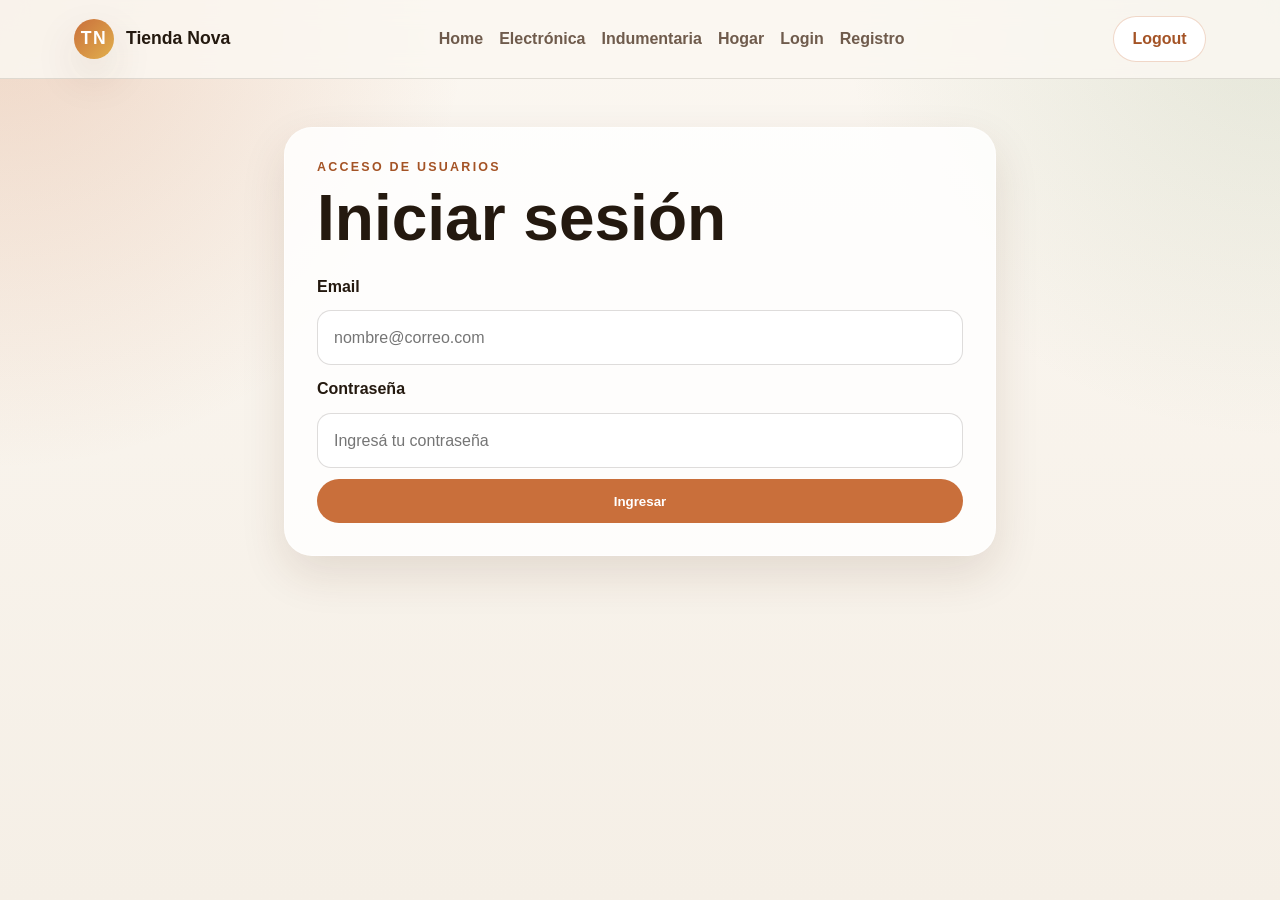
==== login.html @ 9d641fba "Crear estructura inicial de Tienda Nova" ====
<!DOCTYPE html>
<html lang="es">
<head>
  <meta charset="UTF-8">
  <meta name="viewport" content="width=device-width, initial-scale=1.0">
  <title>Tienda Nova | Login</title>
  <link rel="stylesheet" href="styles.css">
</head>
<body>
  <header class="site-header">
    <nav class="navbar">
      <a class="brand" href="index.html" aria-label="Ir al inicio de Tienda Nova">
        <span class="brand-icon">TN</span>
        <span>Tienda Nova</span>
      </a>

      <div class="nav-links">
        <a href="index.html">Home</a>
        <a href="categorias/electronica.html">Electrónica</a>
        <a href="categorias/indumentaria.html">Indumentaria</a>
        <a href="categorias/hogar.html">Hogar</a>
        <a href="login.html">Login</a>
        <a href="registro.html">Registro</a>
      </div>

      <a class="button button-secondary" href="login.html">Logout</a>
    </nav>
  </header>

  <main class="container narrow">
    <section class="form-section">
      <p class="eyebrow">Acceso de usuarios</p>
      <h1>Iniciar sesión</h1>
      <form class="form-card">
        <label for="login-email">Email</label>
        <input id="login-email" name="email" type="email" placeholder="nombre@correo.com" required>

        <label for="login-password">Contraseña</label>
        <input id="login-password" name="password" type="password" placeholder="Ingresá tu contraseña" required>

        <button class="button" type="submit">Ingresar</button>
      </form>
    </section>
  </main>
</body>
</html>
---- styles.css ----
:root {
  --bg: #f5efe6;
  --surface: rgba(255, 255, 255, 0.82);
  --surface-strong: #fffaf3;
  --text: #24190f;
  --muted: #6f5b4c;
  --accent: #c96f3b;
  --accent-dark: #a45325;
  --border: rgba(36, 25, 15, 0.12);
  --shadow: 0 18px 45px rgba(79, 45, 20, 0.12);
}

* {
  box-sizing: border-box;
}

body {
  margin: 0;
  min-height: 100vh;
  font-family: "Segoe UI", Tahoma, Geneva, Verdana, sans-serif;
  color: var(--text);
  background:
    radial-gradient(circle at top left, rgba(201, 111, 59, 0.24), transparent 30%),
    radial-gradient(circle at top right, rgba(126, 154, 106, 0.18), transparent 28%),
    linear-gradient(180deg, #fbf7f1 0%, var(--bg) 100%);
}

a {
  color: inherit;
  text-decoration: none;
}

.site-header {
  position: sticky;
  top: 0;
  z-index: 10;
  backdrop-filter: blur(12px);
  background: rgba(251, 247, 241, 0.85);
  border-bottom: 1px solid var(--border);
}

.navbar {
  max-width: 1180px;
  margin: 0 auto;
  padding: 1rem 1.5rem;
  display: flex;
  align-items: center;
  justify-content: space-between;
  gap: 1rem;
  flex-wrap: wrap;
}

.brand {
  display: inline-flex;
  align-items: center;
  gap: 0.75rem;
  font-size: 1.1rem;
  font-weight: 700;
}

.brand-icon {
  width: 2.5rem;
  height: 2.5rem;
  display: inline-flex;
  align-items: center;
  justify-content: center;
  border-radius: 999px;
  background: linear-gradient(135deg, var(--accent), #e2b04d);
  color: #fff;
  letter-spacing: 0.08em;
  box-shadow: var(--shadow);
}

.nav-links {
  display: flex;
  align-items: center;
  justify-content: center;
  gap: 1rem;
  flex-wrap: wrap;
}

.nav-links a {
  color: var(--muted);
  font-weight: 600;
}

.nav-links a:hover,
.nav-links a:focus-visible {
  color: var(--accent-dark);
}

.container {
  max-width: 1180px;
  margin: 0 auto;
  padding: 3rem 1.5rem 4rem;
}

.narrow {
  max-width: 760px;
}

.hero,
.category-hero,
.form-section {
  background: var(--surface);
  border: 1px solid rgba(255, 255, 255, 0.55);
  border-radius: 28px;
  padding: 2rem;
  box-shadow: var(--shadow);
}

.hero {
  min-height: 360px;
  display: flex;
  flex-direction: column;
  justify-content: center;
  margin-bottom: 2rem;
}

.eyebrow {
  margin: 0 0 0.75rem;
  color: var(--accent-dark);
  text-transform: uppercase;
  letter-spacing: 0.18em;
  font-size: 0.78rem;
  font-weight: 700;
}

h1,
h2,
h3 {
  margin-top: 0;
}

h1 {
  font-size: clamp(2.1rem, 5vw, 4rem);
  line-height: 1;
  margin-bottom: 1rem;
}

.hero-text,
.category-hero p,
.card p,
.form-card {
  color: var(--muted);
  font-size: 1rem;
  line-height: 1.6;
}

.hero-actions {
  display: flex;
  gap: 1rem;
  flex-wrap: wrap;
  margin-top: 1rem;
}

.section {
  margin-top: 2rem;
}

.card-grid {
  display: grid;
  grid-template-columns: repeat(auto-fit, minmax(220px, 1fr));
  gap: 1.25rem;
}

.card {
  padding: 1.5rem;
  background: var(--surface-strong);
  border: 1px solid var(--border);
  border-radius: 22px;
  box-shadow: var(--shadow);
}

.card-tag {
  display: inline-block;
  margin-bottom: 0.8rem;
  padding: 0.35rem 0.7rem;
  border-radius: 999px;
  background: rgba(201, 111, 59, 0.12);
  color: var(--accent-dark);
  font-size: 0.82rem;
  font-weight: 700;
}

.card-link {
  display: inline-block;
  margin-top: 0.8rem;
  color: var(--accent-dark);
  font-weight: 700;
}

.button {
  display: inline-flex;
  align-items: center;
  justify-content: center;
  min-height: 44px;
  padding: 0.8rem 1.15rem;
  border: none;
  border-radius: 999px;
  background: var(--accent);
  color: #fff;
  font-weight: 700;
  cursor: pointer;
  transition: transform 0.18s ease, background-color 0.18s ease;
}

.button:hover,
.button:focus-visible {
  transform: translateY(-1px);
  background: var(--accent-dark);
}

.button-secondary {
  background: #fff;
  color: var(--accent-dark);
  border: 1px solid rgba(201, 111, 59, 0.28);
}

.button-secondary:hover,
.button-secondary:focus-visible {
  background: #fff4ea;
}

.form-card {
  display: grid;
  gap: 0.7rem;
  margin-top: 1.5rem;
}

.form-card label {
  color: var(--text);
  font-weight: 600;
}

.form-card input {
  width: 100%;
  padding: 0.85rem 1rem;
  border: 1px solid rgba(36, 25, 15, 0.15);
  border-radius: 14px;
  background: #fff;
  color: var(--text);
  font: inherit;
}

.form-card input:focus {
  outline: 2px solid rgba(201, 111, 59, 0.28);
  border-color: var(--accent);
}

@media (max-width: 780px) {
  .navbar {
    justify-content: center;
  }

  .nav-links {
    width: 100%;
  }

  .container {
    padding-top: 2rem;
  }
}
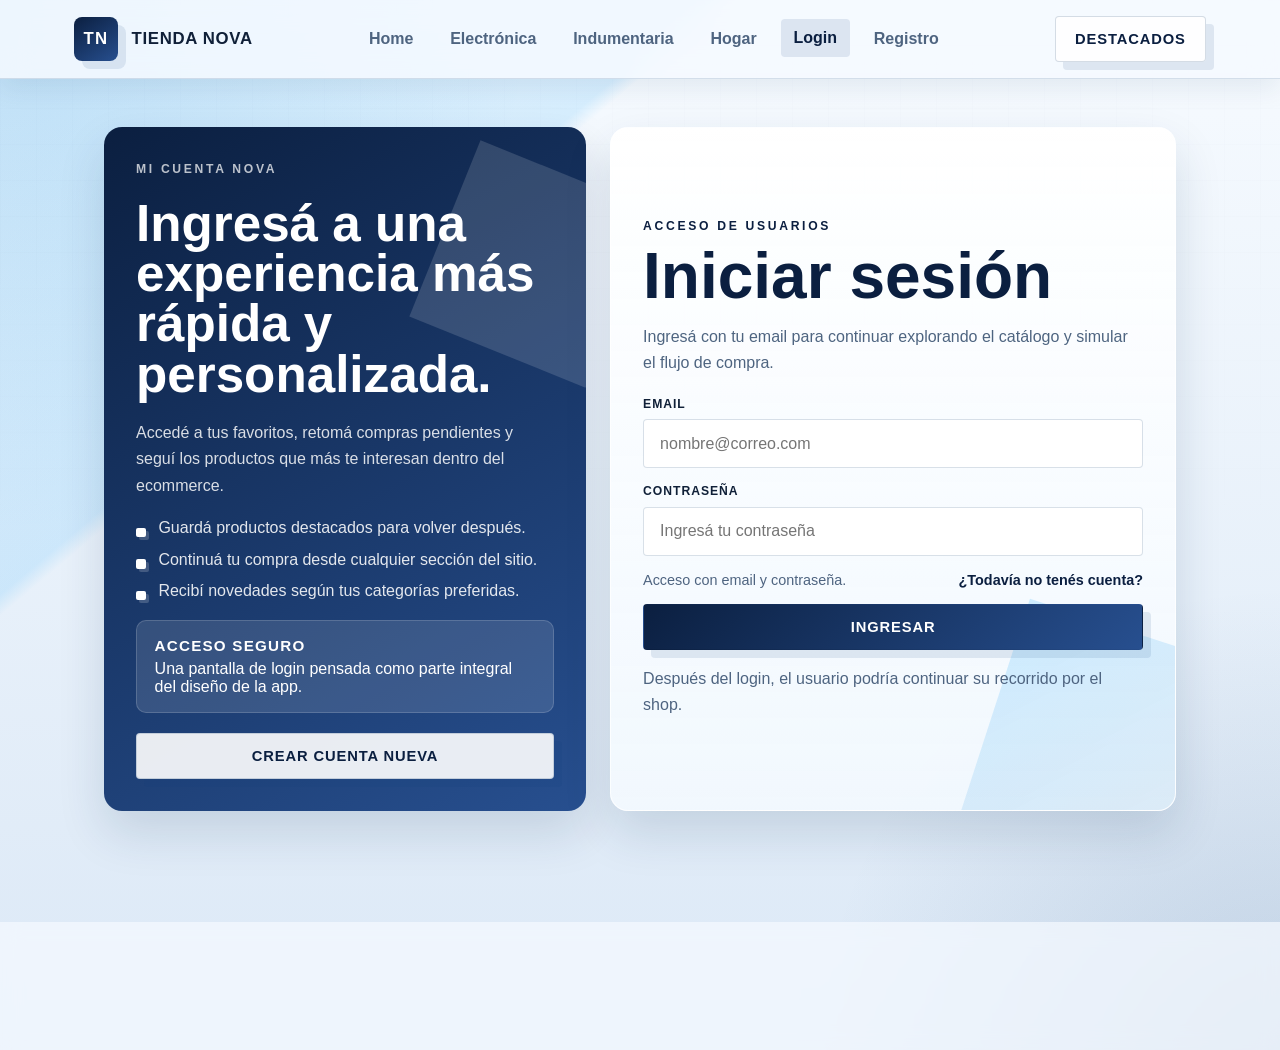
==== commit cf71dd5e: "presentacion 2" ====
--- a/login.html
+++ b/login.html
@@ -6,7 +6,7 @@
   <title>Tienda Nova | Login</title>
   <link rel="stylesheet" href="styles.css">
 </head>
-<body>
+<body class="page-login">
   <header class="site-header">
     <nav class="navbar">
       <a class="brand" href="index.html" aria-label="Ir al inicio de Tienda Nova">
@@ -19,28 +19,82 @@
         <a href="categorias/electronica.html">Electrónica</a>
         <a href="categorias/indumentaria.html">Indumentaria</a>
         <a href="categorias/hogar.html">Hogar</a>
-        <a href="login.html">Login</a>
+        <a class="nav-link-active" href="login.html">Login</a>
         <a href="registro.html">Registro</a>
       </div>
 
-      <a class="button button-secondary" href="login.html">Logout</a>
+      <a class="button button-secondary" href="index.html#destacados">Destacados</a>
     </nav>
   </header>
 
-  <main class="container narrow">
-    <section class="form-section">
-      <p class="eyebrow">Acceso de usuarios</p>
-      <h1>Iniciar sesión</h1>
-      <form class="form-card">
-        <label for="login-email">Email</label>
-        <input id="login-email" name="email" type="email" placeholder="nombre@correo.com" required>
+  <main class="container auth-container">
+    <section class="auth-layout">
+      <aside class="auth-aside">
+        <p class="eyebrow">Mi cuenta Nova</p>
+        <h1>Ingresá a una experiencia más rápida y personalizada.</h1>
+        <p>
+          Accedé a tus favoritos, retomá compras pendientes y seguí los productos
+          que más te interesan dentro del ecommerce.
+        </p>
+        <ul class="feature-list">
+          <li>Guardá productos destacados para volver después.</li>
+          <li>Continuá tu compra desde cualquier sección del sitio.</li>
+          <li>Recibí novedades según tus categorías preferidas.</li>
+        </ul>
+        <div class="auth-note">
+          <strong>Acceso seguro</strong>
+          <span>Una pantalla de login pensada como parte integral del diseño de la app.</span>
+        </div>
+        <a class="button button-secondary" href="registro.html">Crear cuenta nueva</a>
+      </aside>
 
-        <label for="login-password">Contraseña</label>
-        <input id="login-password" name="password" type="password" placeholder="Ingresá tu contraseña" required>
+      <section class="form-section auth-form-panel">
+        <p class="eyebrow">Acceso de usuarios</p>
+        <h1>Iniciar sesión</h1>
+        <p class="form-help">
+          Ingresá con tu email para continuar explorando el catálogo y simular el
+          flujo de compra.
+        </p>
+        <form class="form-card">
+          <div class="form-field">
+            <label for="login-email">Email</label>
+            <input id="login-email" name="email" type="email" placeholder="nombre@correo.com" required>
+          </div>
 
-        <button class="button" type="submit">Ingresar</button>
-      </form>
+          <div class="form-field">
+            <label for="login-password">Contraseña</label>
+            <input id="login-password" name="password" type="password" placeholder="Ingresá tu contraseña" required>
+          </div>
+
+          <div class="form-extra">
+            <span class="form-inline-note">Acceso con email y contraseña.</span>
+            <a class="text-link" href="registro.html">¿Todavía no tenés cuenta?</a>
+          </div>
+
+          <button class="button" type="submit">Ingresar</button>
+          <p class="form-help">Después del login, el usuario podría continuar su recorrido por el shop.</p>
+        </form>
+      </section>
     </section>
   </main>
+
+  <footer class="site-footer">
+    <div class="footer-shell">
+      <div class="footer-brand">
+        <strong>Tienda Nova</strong>
+        <p>
+          Pantalla de acceso integrada al mismo sistema visual del ecommerce para
+          mantener consistencia y marca.
+        </p>
+      </div>
+      <div class="footer-links">
+        <a href="index.html">Home</a>
+        <a href="categorias/electronica.html">Electrónica</a>
+        <a href="categorias/indumentaria.html">Indumentaria</a>
+        <a href="categorias/hogar.html">Hogar</a>
+        <a href="registro.html">Registro</a>
+      </div>
+    </div>
+  </footer>
 </body>
 </html>
--- a/styles.css
+++ b/styles.css
@@ -1,42 +1,105 @@
 :root {
-  --bg: #f5efe6;
-  --surface: rgba(255, 255, 255, 0.82);
-  --surface-strong: #fffaf3;
-  --text: #24190f;
-  --muted: #6f5b4c;
-  --accent: #c96f3b;
-  --accent-dark: #a45325;
-  --border: rgba(36, 25, 15, 0.12);
-  --shadow: 0 18px 45px rgba(79, 45, 20, 0.12);
+  --bg: #dbe8f6;
+  --surface: rgba(255, 255, 255, 0.84);
+  --surface-strong: rgba(248, 252, 255, 0.94);
+  --surface-tint: rgba(54, 168, 255, 0.12);
+  --text: #102038;
+  --muted: #4e6480;
+  --accent: #3bb5ff;
+  --accent-dark: #123e72;
+  --border: rgba(18, 62, 114, 0.15);
+  --shadow: 0 22px 48px rgba(17, 47, 84, 0.14);
+  --radius-lg: 18px;
+  --radius-md: 10px;
+  --radius-sm: 4px;
 }
 
 * {
   box-sizing: border-box;
+}
+
+html {
+  scroll-behavior: smooth;
 }
 
 body {
   margin: 0;
   min-height: 100vh;
-  font-family: "Segoe UI", Tahoma, Geneva, Verdana, sans-serif;
+  font-family: "Trebuchet MS", "Segoe UI", Tahoma, Geneva, Verdana, sans-serif;
   color: var(--text);
   background:
-    radial-gradient(circle at top left, rgba(201, 111, 59, 0.24), transparent 30%),
-    radial-gradient(circle at top right, rgba(126, 154, 106, 0.18), transparent 28%),
-    linear-gradient(180deg, #fbf7f1 0%, var(--bg) 100%);
+    linear-gradient(140deg, rgba(18, 62, 114, 0.06) 0%, rgba(59, 181, 255, 0.16) 28%, transparent 29%),
+    radial-gradient(circle at top left, rgba(59, 181, 255, 0.24), transparent 32%),
+    radial-gradient(circle at bottom right, rgba(18, 62, 114, 0.14), transparent 28%),
+    linear-gradient(180deg, #f7fbff 0%, var(--bg) 100%);
+  position: relative;
+}
+
+body::before {
+  content: "";
+  position: fixed;
+  inset: 0;
+  pointer-events: none;
+  opacity: 0.4;
+  background-image:
+    linear-gradient(rgba(18, 62, 114, 0.06) 1px, transparent 1px),
+    linear-gradient(90deg, rgba(18, 62, 114, 0.06) 1px, transparent 1px);
+  background-size: 36px 36px;
+  mask-image: linear-gradient(180deg, rgba(0, 0, 0, 0.48), transparent 85%);
+}
+
+body.page-home {
+  --accent: #49bdff;
+  --accent-dark: #0e457b;
+}
+
+body.page-login,
+body.page-registro {
+  --accent: #274f8f;
+  --accent-dark: #0b1f40;
+  --surface-tint: rgba(39, 79, 143, 0.12);
+}
+
+body.page-electronica {
+  --accent: #14a6ff;
+  --accent-dark: #08355f;
+  --surface-tint: rgba(20, 166, 255, 0.12);
+}
+
+body.page-indumentaria {
+  --accent: #487eff;
+  --accent-dark: #182f6b;
+  --surface-tint: rgba(72, 126, 255, 0.12);
+}
+
+body.page-hogar {
+  --accent: #37b8d4;
+  --accent-dark: #0f4a65;
+  --surface-tint: rgba(55, 184, 212, 0.13);
 }
 
 a {
   color: inherit;
   text-decoration: none;
+}
+
+p {
+  margin-top: 0;
+}
+
+ul {
+  margin: 0;
+  padding: 0;
 }
 
 .site-header {
   position: sticky;
   top: 0;
   z-index: 10;
-  backdrop-filter: blur(12px);
-  background: rgba(251, 247, 241, 0.85);
+  backdrop-filter: blur(14px);
+  background: rgba(245, 250, 255, 0.86);
   border-bottom: 1px solid var(--border);
+  box-shadow: 0 10px 26px rgba(17, 47, 84, 0.08);
 }
 
 .navbar {
@@ -53,77 +116,253 @@
 .brand {
   display: inline-flex;
   align-items: center;
-  gap: 0.75rem;
-  font-size: 1.1rem;
-  font-weight: 700;
+  gap: 0.85rem;
+  font-size: 1.05rem;
+  font-weight: 800;
+  letter-spacing: 0.04em;
+  text-transform: uppercase;
 }
 
 .brand-icon {
-  width: 2.5rem;
-  height: 2.5rem;
+  width: 2.75rem;
+  height: 2.75rem;
   display: inline-flex;
   align-items: center;
   justify-content: center;
-  border-radius: 999px;
-  background: linear-gradient(135deg, var(--accent), #e2b04d);
+  border-radius: 8px;
+  background: linear-gradient(145deg, var(--accent-dark), var(--accent));
   color: #fff;
   letter-spacing: 0.08em;
-  box-shadow: var(--shadow);
+  box-shadow: 8px 8px 0 rgba(18, 62, 114, 0.1);
 }
 
 .nav-links {
   display: flex;
   align-items: center;
   justify-content: center;
-  gap: 1rem;
+  gap: 0.7rem;
   flex-wrap: wrap;
 }
 
 .nav-links a {
+  padding: 0.6rem 0.8rem;
   color: var(--muted);
-  font-weight: 600;
+  font-weight: 700;
+  border-radius: var(--radius-sm);
+  transition: transform 0.18s ease, color 0.18s ease, background-color 0.18s ease;
 }
 
 .nav-links a:hover,
-.nav-links a:focus-visible {
-  color: var(--accent-dark);
+.nav-links a:focus-visible,
+.nav-links .nav-link-active {
+  color: var(--accent-dark);
+  background: var(--surface-tint);
+  transform: translateY(-1px);
 }
 
 .container {
   max-width: 1180px;
   margin: 0 auto;
   padding: 3rem 1.5rem 4rem;
-}
-
-.narrow {
-  max-width: 760px;
+  position: relative;
+}
+
+.auth-container {
+  max-width: 1120px;
+}
+
+.section {
+  margin-top: 2.5rem;
+}
+
+.section-head {
+  display: flex;
+  align-items: flex-end;
+  justify-content: space-between;
+  gap: 1rem;
+  flex-wrap: wrap;
+  margin-bottom: 1.25rem;
+}
+
+.section-head .eyebrow {
+  margin-bottom: 0.45rem;
+}
+
+.section-head-compact {
+  align-items: flex-start;
+}
+
+.section-copy {
+  max-width: 34rem;
+  color: var(--muted);
+  line-height: 1.65;
 }
 
 .hero,
 .category-hero,
 .form-section {
-  background: var(--surface);
-  border: 1px solid rgba(255, 255, 255, 0.55);
-  border-radius: 28px;
-  padding: 2rem;
+  position: relative;
+  overflow: hidden;
+  background: linear-gradient(180deg, rgba(255, 255, 255, 0.94), rgba(244, 250, 255, 0.84));
+  border: 1px solid rgba(255, 255, 255, 0.72);
+  border-radius: var(--radius-lg);
   box-shadow: var(--shadow);
+  isolation: isolate;
+}
+
+.hero::before,
+.category-hero::before,
+.form-section::before {
+  content: "";
+  position: absolute;
+  right: -52px;
+  bottom: -60px;
+  width: 240px;
+  height: 240px;
+  background: linear-gradient(135deg, rgba(59, 181, 255, 0.22), rgba(18, 62, 114, 0.06));
+  transform: rotate(18deg);
+  z-index: -1;
 }
 
 .hero {
-  min-height: 360px;
+  padding: 0;
+}
+
+.hero-layout {
+  display: grid;
+  grid-template-columns: minmax(0, 1.45fr) minmax(300px, 0.8fr);
+  gap: 1rem;
+  align-items: stretch;
+  min-height: 420px;
+}
+
+.hero-copy {
+  padding: 2.3rem;
   display: flex;
   flex-direction: column;
   justify-content: center;
+}
+
+.hero-copy h1 {
+  max-width: 10ch;
+}
+
+.hero-panel {
+  margin: 1rem 1rem 1rem 0;
+  padding: 1.35rem;
+  border-radius: var(--radius-md);
+  background: linear-gradient(150deg, var(--accent-dark), var(--accent));
+  color: #fff;
+  display: grid;
+  gap: 1rem;
+  align-content: start;
+  box-shadow: inset 0 1px 0 rgba(255, 255, 255, 0.14), var(--shadow);
+}
+
+.panel-badge {
+  display: inline-flex;
+  align-self: start;
+  padding: 0.35rem 0.65rem;
+  border-radius: var(--radius-sm);
+  background: rgba(255, 255, 255, 0.16);
+  border: 1px solid rgba(255, 255, 255, 0.2);
+  font-size: 0.76rem;
+  font-weight: 800;
+  letter-spacing: 0.08em;
+  text-transform: uppercase;
+}
+
+.hero-panel h2 {
+  margin: 0;
+  color: #fff;
+}
+
+.hero-panel p {
+  margin: 0;
+  color: rgba(255, 255, 255, 0.84);
+  line-height: 1.65;
+}
+
+.panel-price strong {
+  display: block;
+  font-size: 2rem;
+  line-height: 1;
+}
+
+.panel-price span {
+  display: block;
+  margin-top: 0.35rem;
+  color: rgba(255, 255, 255, 0.72);
+  text-decoration: line-through;
+}
+
+.panel-meta,
+.card-meta,
+.product-meta {
+  display: flex;
+  gap: 0.5rem;
+  flex-wrap: wrap;
+}
+
+.panel-meta span,
+.card-meta span,
+.product-meta span {
+  padding: 0.35rem 0.55rem;
+  border-radius: var(--radius-sm);
+  font-size: 0.78rem;
+  font-weight: 700;
+}
+
+.panel-meta span {
+  background: rgba(255, 255, 255, 0.16);
+  border: 1px solid rgba(255, 255, 255, 0.16);
+  color: #fff;
+}
+
+.category-hero {
+  padding: 2rem;
   margin-bottom: 2rem;
+}
+
+.catalog-summary {
+  min-width: 250px;
+  max-width: 320px;
+  padding: 1rem 1.15rem;
+  background: var(--surface-tint);
+  border: 1px solid rgba(18, 62, 114, 0.12);
+  border-radius: var(--radius-md);
+  box-shadow: inset 0 1px 0 rgba(255, 255, 255, 0.36);
+}
+
+.summary-label {
+  display: inline-block;
+  margin-bottom: 0.35rem;
+  color: var(--accent-dark);
+  text-transform: uppercase;
+  letter-spacing: 0.12em;
+  font-size: 0.74rem;
+  font-weight: 800;
+}
+
+.catalog-summary strong {
+  display: block;
+  color: var(--accent-dark);
+  font-size: 1.15rem;
+}
+
+.catalog-summary p {
+  margin: 0.4rem 0 0;
+  color: var(--muted);
+  line-height: 1.55;
 }
 
 .eyebrow {
   margin: 0 0 0.75rem;
   color: var(--accent-dark);
   text-transform: uppercase;
-  letter-spacing: 0.18em;
-  font-size: 0.78rem;
-  font-weight: 700;
+  letter-spacing: 0.22em;
+  font-size: 0.76rem;
+  font-weight: 800;
 }
 
 h1,
@@ -134,17 +373,21 @@
 
 h1 {
   font-size: clamp(2.1rem, 5vw, 4rem);
-  line-height: 1;
+  line-height: 0.98;
   margin-bottom: 1rem;
+  color: var(--accent-dark);
+}
+
+h2 {
+  font-size: clamp(1.45rem, 3vw, 2rem);
 }
 
 .hero-text,
 .category-hero p,
-.card p,
-.form-card {
+.form-help {
   color: var(--muted);
   font-size: 1rem;
-  line-height: 1.6;
+  line-height: 1.65;
 }
 
 .hero-actions {
@@ -154,98 +397,495 @@
   margin-top: 1rem;
 }
 
-.section {
-  margin-top: 2rem;
+.hero-stats {
+  display: grid;
+  grid-template-columns: repeat(3, minmax(0, 1fr));
+  gap: 0.9rem;
+  margin-top: 1.4rem;
+}
+
+.hero-stat {
+  padding: 1rem;
+  border-radius: var(--radius-md);
+  background: var(--surface-tint);
+  border: 1px solid rgba(18, 62, 114, 0.12);
+}
+
+.hero-stat strong {
+  display: block;
+  color: var(--accent-dark);
+  font-size: 1.25rem;
+  margin-bottom: 0.35rem;
+}
+
+.hero-stat span {
+  color: var(--muted);
+  line-height: 1.55;
+  font-size: 0.92rem;
+}
+
+.card-grid,
+.product-grid {
+  display: grid;
+  gap: 1.5rem;
 }
 
 .card-grid {
-  display: grid;
   grid-template-columns: repeat(auto-fit, minmax(220px, 1fr));
-  gap: 1.25rem;
+}
+
+.product-grid {
+  grid-template-columns: repeat(auto-fit, minmax(240px, 1fr));
 }
 
 .card {
+  position: relative;
+  overflow: hidden;
   padding: 1.5rem;
   background: var(--surface-strong);
   border: 1px solid var(--border);
-  border-radius: 22px;
+  border-radius: var(--radius-md);
   box-shadow: var(--shadow);
+}
+
+.card::before {
+  content: "";
+  position: absolute;
+  inset: 0 auto auto 0;
+  width: 100%;
+  height: 4px;
+  background: linear-gradient(90deg, var(--accent-dark), var(--accent));
+}
+
+.category-card {
+  display: grid;
+  gap: 1rem;
+  align-content: start;
+  min-height: 100%;
 }
 
 .card-tag {
   display: inline-block;
   margin-bottom: 0.8rem;
   padding: 0.35rem 0.7rem;
-  border-radius: 999px;
-  background: rgba(201, 111, 59, 0.12);
+  border-radius: var(--radius-sm);
+  background: var(--surface-tint);
   color: var(--accent-dark);
   font-size: 0.82rem;
-  font-weight: 700;
+  font-weight: 800;
 }
 
 .card-link {
   display: inline-block;
-  margin-top: 0.8rem;
-  color: var(--accent-dark);
-  font-weight: 700;
+  margin-top: auto;
+  color: var(--accent-dark);
+  font-weight: 800;
+}
+
+.card-meta span,
+.product-meta span {
+  background: var(--surface-tint);
+  color: var(--accent-dark);
+  border: 1px solid rgba(18, 62, 114, 0.1);
+}
+
+.product-card {
+  display: flex;
+  flex-direction: column;
+  min-height: 100%;
+  background: var(--surface-strong);
+  border: 1px solid var(--border);
+  border-radius: var(--radius-md);
+  overflow: hidden;
+  box-shadow: var(--shadow);
+}
+
+.product-media {
+  position: relative;
+  min-height: 180px;
+  padding: 1rem;
+  display: flex;
+  flex-direction: column;
+  justify-content: space-between;
+  overflow: hidden;
+}
+
+.product-media::after {
+  content: "";
+  position: absolute;
+  right: -22px;
+  bottom: -48px;
+  width: 150px;
+  height: 150px;
+  background: rgba(255, 255, 255, 0.18);
+  transform: rotate(26deg);
+}
+
+.product-media-label {
+  position: relative;
+  z-index: 1;
+  display: inline-flex;
+  align-self: start;
+  padding: 0.35rem 0.65rem;
+  border-radius: var(--radius-sm);
+  background: rgba(255, 255, 255, 0.18);
+  border: 1px solid rgba(255, 255, 255, 0.18);
+  color: #fff;
+  font-size: 0.74rem;
+  font-weight: 800;
+  letter-spacing: 0.08em;
+  text-transform: uppercase;
+}
+
+.product-media strong {
+  position: relative;
+  z-index: 1;
+  max-width: 9ch;
+  color: #fff;
+  font-size: 1.7rem;
+  line-height: 0.95;
+}
+
+.tone-sky {
+  background: linear-gradient(145deg, #13a8ff, #0a3967);
+}
+
+.tone-navy {
+  background: linear-gradient(145deg, #21447b, #081b39);
+}
+
+.tone-indigo {
+  background: linear-gradient(145deg, #486fff, #1d2f69);
+}
+
+.tone-teal {
+  background: linear-gradient(145deg, #2fbdd4, #125166);
+}
+
+.product-body {
+  display: grid;
+  gap: 0.9rem;
+  padding: 1.25rem;
+  flex: 1;
+}
+
+.product-title {
+  margin: 0;
+  font-size: 1.3rem;
+  color: var(--text);
+}
+
+.product-description {
+  margin: 0;
+  color: var(--muted);
+  line-height: 1.6;
+}
+
+.product-footer {
+  display: flex;
+  justify-content: space-between;
+  align-items: flex-end;
+  gap: 1rem;
+  flex-wrap: wrap;
+  margin-top: auto;
+}
+
+.product-price strong {
+  display: block;
+  color: var(--accent-dark);
+  font-size: 1.35rem;
+}
+
+.product-price span {
+  color: var(--muted);
+  font-size: 0.88rem;
+  text-decoration: line-through;
 }
 
 .button {
   display: inline-flex;
   align-items: center;
   justify-content: center;
-  min-height: 44px;
-  padding: 0.8rem 1.15rem;
-  border: none;
-  border-radius: 999px;
-  background: var(--accent);
+  min-height: 46px;
+  padding: 0.85rem 1.2rem;
+  border: 1px solid transparent;
+  border-radius: var(--radius-sm);
+  background: linear-gradient(135deg, var(--accent-dark), var(--accent));
   color: #fff;
-  font-weight: 700;
+  font-weight: 800;
+  font-size: 0.92rem;
+  letter-spacing: 0.06em;
+  text-transform: uppercase;
   cursor: pointer;
-  transition: transform 0.18s ease, background-color 0.18s ease;
+  box-shadow: 8px 8px 0 rgba(18, 62, 114, 0.1);
+  transition: transform 0.18s ease, box-shadow 0.18s ease, background-color 0.18s ease;
 }
 
 .button:hover,
 .button:focus-visible {
-  transform: translateY(-1px);
-  background: var(--accent-dark);
+  transform: translate(-2px, -2px);
+  box-shadow: 10px 10px 0 rgba(18, 62, 114, 0.12);
+}
+
+.button:active {
+  transform: translate(0, 0);
+  box-shadow: 6px 6px 0 rgba(18, 62, 114, 0.1);
 }
 
 .button-secondary {
-  background: #fff;
-  color: var(--accent-dark);
-  border: 1px solid rgba(201, 111, 59, 0.28);
+  background: rgba(255, 255, 255, 0.9);
+  color: var(--accent-dark);
+  border-color: rgba(18, 62, 114, 0.18);
 }
 
 .button-secondary:hover,
 .button-secondary:focus-visible {
-  background: #fff4ea;
+  background: #eef7ff;
+}
+
+.button-small {
+  min-height: 40px;
+  padding: 0.72rem 0.95rem;
+  font-size: 0.82rem;
+  box-shadow: 5px 5px 0 rgba(18, 62, 114, 0.1);
+}
+
+.text-link {
+  color: var(--accent-dark);
+  font-weight: 700;
+}
+
+.text-link:hover,
+.text-link:focus-visible {
+  text-decoration: underline;
+}
+
+.auth-layout {
+  display: grid;
+  grid-template-columns: minmax(0, 0.92fr) minmax(0, 1.08fr);
+  gap: 1.5rem;
+  align-items: stretch;
+}
+
+.auth-aside {
+  position: relative;
+  overflow: hidden;
+  padding: 2rem;
+  border-radius: var(--radius-lg);
+  background: linear-gradient(150deg, var(--accent-dark), var(--accent));
+  color: #fff;
+  box-shadow: var(--shadow);
+  display: grid;
+  gap: 1.25rem;
+  align-content: start;
+}
+
+.auth-aside::before {
+  content: "";
+  position: absolute;
+  right: -42px;
+  top: 42px;
+  width: 190px;
+  height: 190px;
+  background: rgba(255, 255, 255, 0.14);
+  transform: rotate(22deg);
+}
+
+.auth-aside .eyebrow {
+  color: rgba(255, 255, 255, 0.72);
+}
+
+.auth-aside h1 {
+  margin-bottom: 0;
+  color: #fff;
+  font-size: clamp(2rem, 4vw, 3.3rem);
+}
+
+.auth-aside p {
+  margin: 0;
+  color: rgba(255, 255, 255, 0.84);
+  line-height: 1.65;
+}
+
+.feature-list {
+  list-style: none;
+  display: grid;
+  gap: 0.85rem;
+}
+
+.feature-list li {
+  position: relative;
+  padding-left: 1.4rem;
+  color: rgba(255, 255, 255, 0.88);
+}
+
+.feature-list li::before {
+  content: "";
+  position: absolute;
+  left: 0;
+  top: 0.55rem;
+  width: 0.6rem;
+  height: 0.6rem;
+  border-radius: 2px;
+  background: #fff;
+  box-shadow: 3px 3px 0 rgba(255, 255, 255, 0.18);
+}
+
+.auth-note {
+  padding: 1rem 1.1rem;
+  background: rgba(255, 255, 255, 0.12);
+  border: 1px solid rgba(255, 255, 255, 0.16);
+  border-radius: var(--radius-md);
+  display: grid;
+  gap: 0.35rem;
+}
+
+.auth-note strong {
+  font-size: 0.95rem;
+  text-transform: uppercase;
+  letter-spacing: 0.08em;
+}
+
+.form-section {
+  padding: 2rem;
+}
+
+.auth-form-panel {
+  display: flex;
+  flex-direction: column;
+  justify-content: center;
 }
 
 .form-card {
   display: grid;
-  gap: 0.7rem;
-  margin-top: 1.5rem;
+  gap: 1rem;
+  margin-top: 1.25rem;
+}
+
+.form-grid {
+  display: grid;
+  grid-template-columns: repeat(2, minmax(0, 1fr));
+  gap: 1rem;
+}
+
+.form-field {
+  display: grid;
+  gap: 0.55rem;
 }
 
 .form-card label {
   color: var(--text);
-  font-weight: 600;
+  font-weight: 800;
+  text-transform: uppercase;
+  letter-spacing: 0.08em;
+  font-size: 0.76rem;
 }
 
 .form-card input {
   width: 100%;
-  padding: 0.85rem 1rem;
-  border: 1px solid rgba(36, 25, 15, 0.15);
-  border-radius: 14px;
-  background: #fff;
+  padding: 0.9rem 1rem;
+  border: 1px solid rgba(18, 62, 114, 0.16);
+  border-radius: var(--radius-sm);
+  background: rgba(255, 255, 255, 0.96);
   color: var(--text);
   font: inherit;
+  transition: border-color 0.18s ease, box-shadow 0.18s ease, transform 0.18s ease;
 }
 
 .form-card input:focus {
-  outline: 2px solid rgba(201, 111, 59, 0.28);
+  outline: none;
   border-color: var(--accent);
+  box-shadow: 0 0 0 4px rgba(59, 181, 255, 0.16);
+  transform: translateY(-1px);
+}
+
+.form-extra {
+  display: flex;
+  justify-content: space-between;
+  align-items: center;
+  gap: 1rem;
+  flex-wrap: wrap;
+  font-size: 0.9rem;
+}
+
+.form-inline-note {
+  color: var(--muted);
+}
+
+.form-help {
+  margin: 0;
+}
+
+.site-footer {
+  margin-top: 3rem;
+  border-top: 1px solid var(--border);
+  background: rgba(245, 250, 255, 0.72);
+  backdrop-filter: blur(10px);
+}
+
+.footer-shell {
+  max-width: 1180px;
+  margin: 0 auto;
+  padding: 1.4rem 1.5rem 2rem;
+  display: flex;
+  justify-content: space-between;
+  gap: 1rem;
+  flex-wrap: wrap;
+}
+
+.footer-brand {
+  display: grid;
+  gap: 0.3rem;
+  max-width: 36rem;
+}
+
+.footer-brand strong {
+  color: var(--accent-dark);
+  text-transform: uppercase;
+  letter-spacing: 0.08em;
+  font-size: 0.88rem;
+}
+
+.footer-brand p {
+  margin: 0;
+  color: var(--muted);
+  line-height: 1.6;
+}
+
+.footer-links {
+  display: flex;
+  gap: 1rem;
+  flex-wrap: wrap;
+  align-items: flex-start;
+}
+
+.footer-links a {
+  color: var(--muted);
+  font-weight: 700;
+}
+
+.footer-links a:hover,
+.footer-links a:focus-visible {
+  color: var(--accent-dark);
+}
+
+@media (max-width: 980px) {
+  .hero-layout,
+  .auth-layout {
+    grid-template-columns: 1fr;
+  }
+
+  .hero-copy h1 {
+    max-width: none;
+  }
+
+  .hero-panel {
+    margin: 0 2rem 2rem;
+  }
+
+  .section-head {
+    align-items: flex-start;
+  }
 }
 
 @media (max-width: 780px) {
@@ -260,4 +900,58 @@
   .container {
     padding-top: 2rem;
   }
-}
+
+  .hero-copy,
+  .category-hero,
+  .form-section,
+  .auth-aside {
+    padding: 1.6rem;
+  }
+
+  .hero-stats,
+  .form-grid {
+    grid-template-columns: 1fr;
+  }
+
+  .hero-panel {
+    margin: 0 1.6rem 1.6rem;
+  }
+
+  .button {
+    box-shadow: 5px 5px 0 rgba(18, 62, 114, 0.1);
+  }
+
+  .footer-shell {
+    flex-direction: column;
+  }
+}
+
+@media (max-width: 560px) {
+  .brand {
+    width: 100%;
+    justify-content: center;
+  }
+
+  .hero-actions,
+  .nav-links,
+  .footer-links {
+    gap: 0.6rem;
+  }
+
+  .hero-panel {
+    margin: 0 1rem 1rem;
+  }
+
+  .product-footer,
+  .form-extra {
+    align-items: stretch;
+  }
+
+  .button {
+    width: 100%;
+  }
+
+  .section {
+    margin-top: 2rem;
+  }
+}
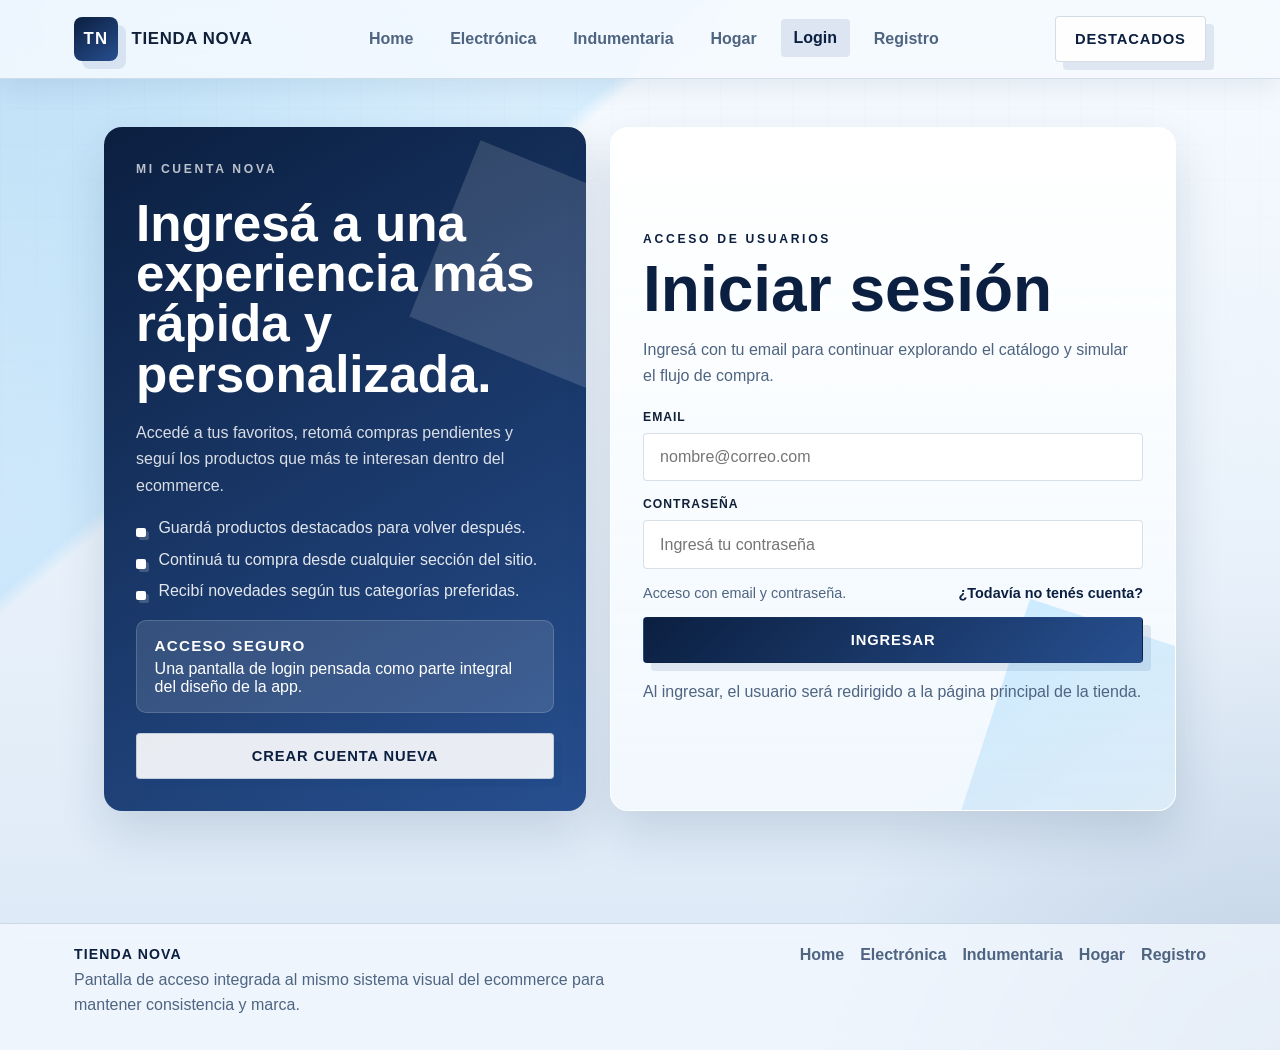
==== commit d1e39325: "presentacion para tercer etapa." ====
--- a/login.html
+++ b/login.html
@@ -5,8 +5,9 @@
   <meta name="viewport" content="width=device-width, initial-scale=1.0">
   <title>Tienda Nova | Login</title>
   <link rel="stylesheet" href="styles.css">
+  <script src="app.js" defer></script>
 </head>
-<body class="page-login">
+<body class="page-login" data-page="login" data-base-path=".">
   <header class="site-header">
     <nav class="navbar">
       <a class="brand" href="index.html" aria-label="Ir al inicio de Tienda Nova">
@@ -55,7 +56,7 @@
           Ingresá con tu email para continuar explorando el catálogo y simular el
           flujo de compra.
         </p>
-        <form class="form-card">
+        <form class="form-card" id="login-form">
           <div class="form-field">
             <label for="login-email">Email</label>
             <input id="login-email" name="email" type="email" placeholder="nombre@correo.com" required>
@@ -72,7 +73,7 @@
           </div>
 
           <button class="button" type="submit">Ingresar</button>
-          <p class="form-help">Después del login, el usuario podría continuar su recorrido por el shop.</p>
+          <p class="form-help">Al ingresar, el usuario será redirigido a la página principal de la tienda.</p>
         </form>
       </section>
     </section>
--- a/styles.css
+++ b/styles.css
@@ -503,10 +503,7 @@
 .product-media {
   position: relative;
   min-height: 180px;
-  padding: 1rem;
-  display: flex;
-  flex-direction: column;
-  justify-content: space-between;
+  display: flex;
   overflow: hidden;
 }
 
@@ -519,6 +516,24 @@
   height: 150px;
   background: rgba(255, 255, 255, 0.18);
   transform: rotate(26deg);
+}
+
+.product-image {
+  width: 100%;
+  height: 100%;
+  min-height: 180px;
+  object-fit: cover;
+}
+
+.product-media-overlay {
+  position: absolute;
+  inset: 0;
+  z-index: 1;
+  padding: 1rem;
+  display: flex;
+  flex-direction: column;
+  justify-content: space-between;
+  background: linear-gradient(180deg, rgba(8, 27, 57, 0.16), rgba(8, 27, 57, 0.78));
 }
 
 .product-media-label {
@@ -600,6 +615,55 @@
   color: var(--muted);
   font-size: 0.88rem;
   text-decoration: line-through;
+}
+
+.quantity-selector {
+  display: flex;
+  align-items: center;
+  justify-content: space-between;
+  gap: 0.85rem;
+  padding-top: 0.2rem;
+}
+
+.quantity-label {
+  color: var(--muted);
+  font-size: 0.92rem;
+  font-weight: 700;
+}
+
+.quantity-controls {
+  display: inline-flex;
+  align-items: center;
+  gap: 0.7rem;
+}
+
+.quantity-button {
+  width: 2.2rem;
+  height: 2.2rem;
+  border: 1px solid rgba(18, 62, 114, 0.18);
+  border-radius: 999px;
+  background: var(--surface-tint);
+  color: var(--accent-dark);
+  font-size: 1.1rem;
+  font-weight: 800;
+  cursor: pointer;
+}
+
+.quantity-value {
+  min-width: 1.2rem;
+  text-align: center;
+  color: var(--accent-dark);
+  font-weight: 800;
+}
+
+.button-logout {
+  box-shadow: none;
+}
+
+.button-small {
+  min-height: 40px;
+  padding: 0.7rem 1rem;
+  font-size: 0.8rem;
 }
 
 .button {
